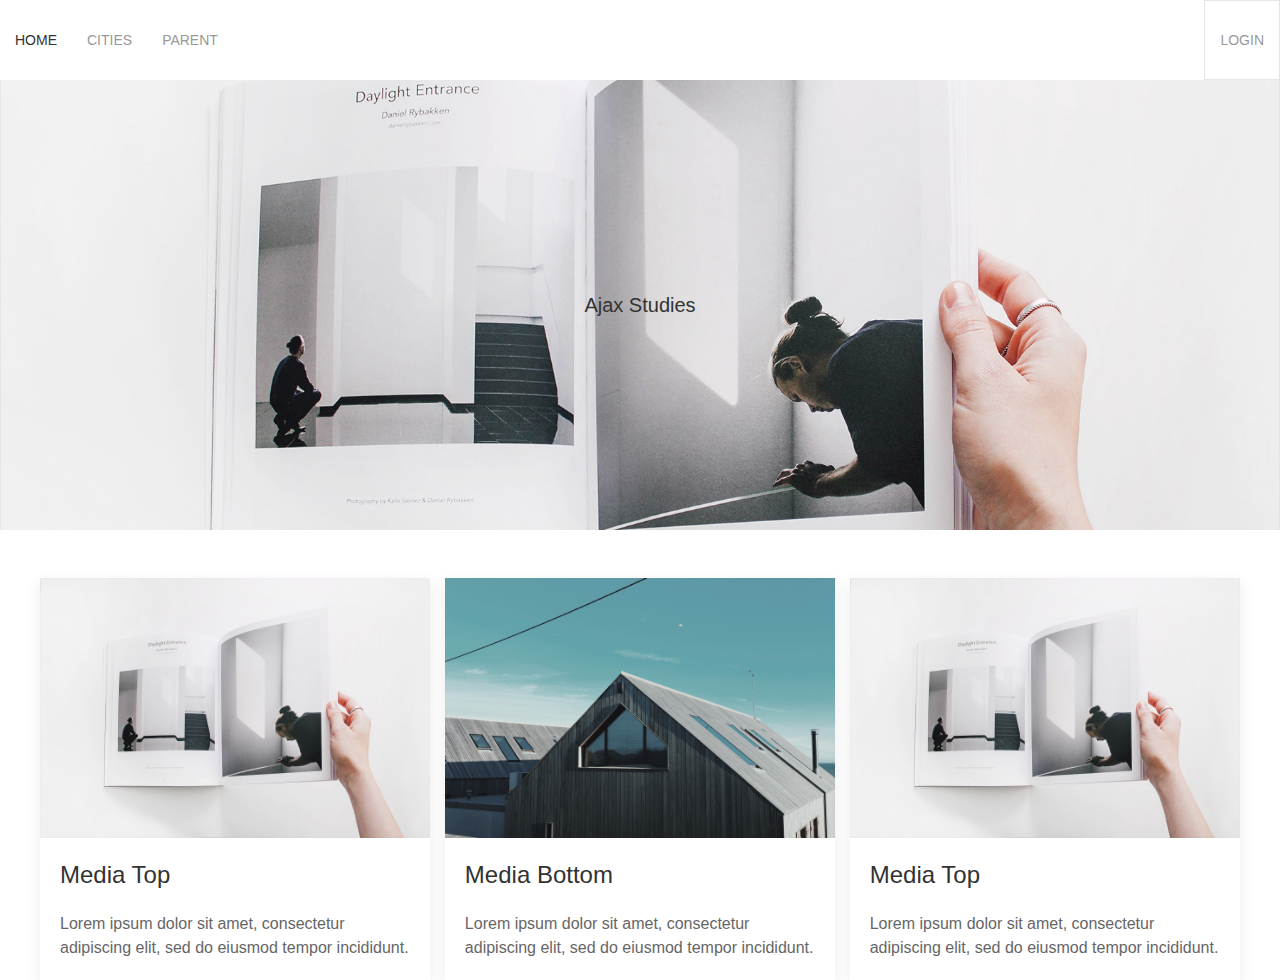
==== target/Ajax-1.0-SNAPSHOT/index.html @ a1d82fb6 "Upload files initial" ====
<!DOCTYPE html>
<html>
    <head>
        <title>Title</title>
        <meta charset="utf-8">
        <meta name="viewport" content="width=device-width, initial-scale=1">
        <link rel="stylesheet" href="Assets/css/uikit.min.css" />
    </head>
    <body>
        <header>
            <nav class="uk-navbar-container uk-navbar-transparent" uk-navbar>
                <div class="uk-navbar-left">
                    <ul class="uk-navbar-nav">
                        <li class="uk-active"><a href="#">Home</a></li>
                        <li><a href="#">Cities</a></li>
                        <li>
                            <a href="#">Parent</a>
                            <div class="uk-navbar-dropdown">
                                <ul class="uk-nav uk-navbar-dropdown-nav">
                                    <li class="uk-active"><a href="#">List Cities</a></li>
                                </ul>
                            </div>
                        </li>

                    </ul>
                </div>

                <div class="uk-navbar-right">
                    <ul class="uk-navbar-nav">
                        <li><a class="uk-button uk-button-default" href="#modal-login" uk-toggle>Login</a></li>
                    </ul>
                </div>
            </nav>
        </header>

        <main>
            <div class="uk-child-width uk-dark" uk-grid>
                <div>
                    <div class="uk-background-cover uk-height-large uk-panel uk-flex uk-flex-center uk-flex-middle" style="background-image: url(Assets/images/light.jpg);">
                        <p id="este" class="uk-h4">Ajax Studies</p>
                    </div>
                </div>
            </div>


            <br> <br>

            <div class="uk-container"> 
                <div class="uk-child-width-1-3@m uk-grid-small uk-grid-match" uk-grid>
                    <div>
                        <div class="uk-card uk-card-small uk-card-hover uk-card-default">
                            <div class="uk-card-media-top">
                                <img src="Assets/images/book.jpg" alt=""/>
                            </div>
                            <div class="uk-card-body">
                                <h3 class="uk-card-title">Media Top</h3>
                                <p>Lorem ipsum dolor sit amet, consectetur adipiscing elit, sed do eiusmod tempor incididunt.</p>
                            </div>
                        </div>
                    </div>
                    <div>
                        <div class="uk-card uk-card-small uk-card-hover uk-card-default">
                            <div class="uk-card-media-bottom">
                                <img src="Assets/images/build.jpg" alt=""/>
                            </div>
                            <div class="uk-card-body">
                                <h3 class="uk-card-title">Media Bottom</h3>
                                <p>Lorem ipsum dolor sit amet, consectetur adipiscing elit, sed do eiusmod tempor incididunt.</p>
                            </div>
                        </div>
                    </div>
                    <div>
                        <div class="uk-card uk-card-small uk-card-hover uk-card-default">
                            <div class="uk-card-media-top">
                                <img src="Assets/images/book.jpg" alt=""/>
                            </div>
                            <div class="uk-card-body">
                                <h3 class="uk-card-title">Media Top</h3>
                                <p>Lorem ipsum dolor sit amet, consectetur adipiscing elit, sed do eiusmod tempor incididunt.</p>
                            </div>
                        </div>
                    </div>
                </div>
            </div>
        </main>

        <!-- MODAL -->
        <div id="modal-login" class="uk-modal-full" uk-modal>
            <div class="uk-modal-dialog">
                <button class="uk-modal-close-full uk-close-large" type="button" uk-close></button>
                <div class="uk-grid-collapse uk-child-width-1-2@s uk-flex-middle" uk-grid>
                    <div class="uk-background-cover" style="background-image: url('Assets/images/build.jpg');" uk-height-viewport></div>
                    <div class="uk-padding-large">

                        <form id="loginform">
                            <fieldset class="uk-fieldset">
                                <legend class="uk-legend">Login</legend>
                                <div class="uk-margin">
                                    <input class="uk-input" name="username" type="text" placeholder="Username">
                                </div>
                                <div class="uk-margin">
                                    <input class="uk-input" name="password" type="password" placeholder="Password">
                                </div>
                                <p uk-margin>
                                    <button class="uk-button uk-button-primary" type="button" onClick="XHRPost();">Login</button>
                                    <button class="uk-button uk-button-default uk-modal-close" type="button">Cancel</button>
                                </p>
                            </fieldset>
                        </form>
                    </div>
                </div>
            </div>
        </div>
        <!-- FIM DO MODAL -->

        <script>
            function XHRPost() {
                var xhttp = null;
                if (window.XMLHttpRequest) {
                    //code for modern browsers
                    xhttp = new XMLHttpRequest();
                } else {
                    // code for old IE browsers
                    xhttp = new ActiveXObject("Microsoft.XMLHTTP");
                }

                var form = document.getElementById("loginform"),
                        formData = null;

                formData = new FormData(form);

                xhttp.onreadystatechange = function () {
                    if (this.readyState == 3) {
                        console.log("Processando");
                    }
                    if (this.readyState == 4 && this.status == 200) {
                        document.getElementById("este").innerHTML = this.responseText;
                        UIkit.modal(document.getElementById("modal-login")).hide();
                    }
                };

                //envia multipart a servlet precisa estar com a anotação.
                xhttp.open("POST", "Servlet", true);
                xhttp.send(formData);
            }
        </script>

        <script src="Assets/js/uikit.min.js"></script>
        <script src="Assets/js/uikit-icons.min.js"></script>
    </body>
</html>
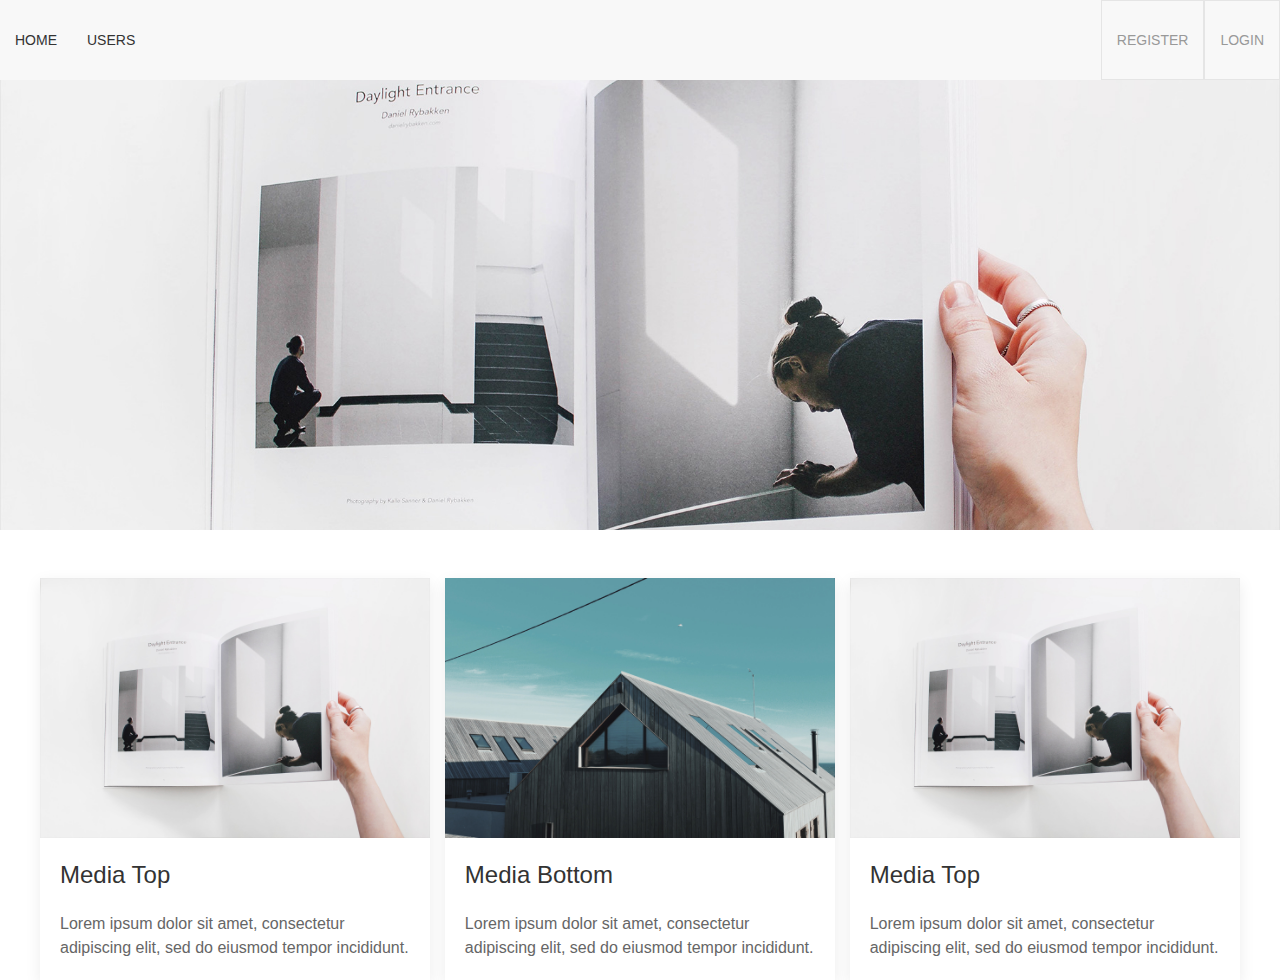
==== commit 7518a4ce: "start crud operations with ajax" ====
--- a/target/Ajax-1.0-SNAPSHOT/index.html
+++ b/target/Ajax-1.0-SNAPSHOT/index.html
@@ -1,31 +1,26 @@
 <!DOCTYPE html>
 <html>
     <head>
-        <title>Title</title>
+        <title>Ajax</title>
         <meta charset="utf-8">
         <meta name="viewport" content="width=device-width, initial-scale=1">
         <link rel="stylesheet" href="Assets/css/uikit.min.css" />
+        <link rel="stylesheet" href="Assets/css/loader.css"/>
     </head>
     <body>
         <header>
-            <nav class="uk-navbar-container uk-navbar-transparent" uk-navbar>
+            <nav class="uk-navbar-container uk-animation-slide-left-small" uk-navbar>
                 <div class="uk-navbar-left">
                     <ul class="uk-navbar-nav">
-                        <li class="uk-active"><a href="#">Home</a></li>
-                        <li><a href="#">Cities</a></li>
-                        <li>
-                            <a href="#">Parent</a>
-                            <div class="uk-navbar-dropdown">
-                                <ul class="uk-nav uk-navbar-dropdown-nav">
-                                    <li class="uk-active"><a href="#">List Cities</a></li>
-                                </ul>
-                            </div>
-                        </li>
-
+                        <li class="uk-active"><a href="index.html">Home</a></li>
+                        <li class="uk-active"><a href="users.html">Users</a></li>
                     </ul>
                 </div>
 
                 <div class="uk-navbar-right">
+                    <ul class="uk-navbar-nav">
+                        <li><a class="uk-button uk-button-default" href="#modal-register" uk-toggle>Register</a></li>
+                    </ul>
                     <ul class="uk-navbar-nav">
                         <li><a class="uk-button uk-button-default" href="#modal-login" uk-toggle>Login</a></li>
                     </ul>
@@ -37,13 +32,16 @@
             <div class="uk-child-width uk-dark" uk-grid>
                 <div>
                     <div class="uk-background-cover uk-height-large uk-panel uk-flex uk-flex-center uk-flex-middle" style="background-image: url(Assets/images/light.jpg);">
-                        <p id="este" class="uk-h4">Ajax Studies</p>
+
+                        <div id="loader" style="display: none;">
+                            <span class="loader"></span>
+                        </div>
                     </div>
+
                 </div>
             </div>
 
-
-            <br> <br>
+            <br><br>
 
             <div class="uk-container"> 
                 <div class="uk-child-width-1-3@m uk-grid-small uk-grid-match" uk-grid>
@@ -84,7 +82,7 @@
             </div>
         </main>
 
-        <!-- MODAL -->
+        <!-- MODAL LOGIN -->
         <div id="modal-login" class="uk-modal-full" uk-modal>
             <div class="uk-modal-dialog">
                 <button class="uk-modal-close-full uk-close-large" type="button" uk-close></button>
@@ -102,7 +100,7 @@
                                     <input class="uk-input" name="password" type="password" placeholder="Password">
                                 </div>
                                 <p uk-margin>
-                                    <button class="uk-button uk-button-primary" type="button" onClick="XHRPost();">Login</button>
+                                    <button class="uk-button uk-button-primary" type="button" onClick="XHRPost('loginform', 'Login');">Login</button>
                                     <button class="uk-button uk-button-default uk-modal-close" type="button">Cancel</button>
                                 </p>
                             </fieldset>
@@ -113,8 +111,38 @@
         </div>
         <!-- FIM DO MODAL -->
 
+        <!-- MODAL REGISTER -->
+        <div id="modal-register" class="uk-modal-full" uk-modal>
+            <div class="uk-modal-dialog">
+                <button class="uk-modal-close-full uk-close-large" type="button" uk-close></button>
+                <div class="uk-grid-collapse uk-child-width-1-2@s uk-flex-middle" uk-grid>
+                    <div class="uk-background-cover" style="background-image: url('Assets/images/build.jpg');" uk-height-viewport></div>
+                    <div class="uk-padding-large">
+
+                        <form id="registerform">
+                            <fieldset class="uk-fieldset">
+                                <legend class="uk-legend">Register</legend>
+                                <div class="uk-margin">
+                                    <input class="uk-input" name="username" type="text" placeholder="Username">
+                                </div>
+                                <div class="uk-margin">
+                                    <input class="uk-input" name="password" type="password" placeholder="Password">
+                                </div>
+                                <p uk-margin>
+                                    <button class="uk-button uk-button-primary" type="button" onClick="XHRPost('registerform', 'Register');">Register</button>
+                                    <button class="uk-button uk-button-default uk-modal-close" type="button">Cancel</button>
+                                </p>
+                            </fieldset>
+                        </form>
+
+                    </div>
+                </div>
+            </div>
+        </div>
+        <!-- FIM DO MODAL -->
+
         <script>
-            function XHRPost() {
+            function XHRPost(form, endpoint) {
                 var xhttp = null;
                 if (window.XMLHttpRequest) {
                     //code for modern browsers
@@ -124,23 +152,33 @@
                     xhttp = new ActiveXObject("Microsoft.XMLHTTP");
                 }
 
-                var form = document.getElementById("loginform"),
+                var form = document.getElementById(form),
                         formData = null;
 
                 formData = new FormData(form);
 
                 xhttp.onreadystatechange = function () {
+                    UIkit.modal(document.getElementById("modal-register")).hide();
+                    UIkit.modal(document.getElementById("modal-login")).hide();
+
                     if (this.readyState == 3) {
-                        console.log("Processando");
+                        document.getElementById("loader").style.display = "block";
                     }
+
                     if (this.readyState == 4 && this.status == 200) {
-                        document.getElementById("este").innerHTML = this.responseText;
-                        UIkit.modal(document.getElementById("modal-login")).hide();
+                        document.getElementById("loader").style.display = "none";
+
+                        UIkit.notification({
+                            message: this.responseText,
+                            status: 'success',
+                            pos: 'top-right',
+                            timeout: 3000
+                        });
                     }
                 };
 
                 //envia multipart a servlet precisa estar com a anotação.
-                xhttp.open("POST", "Servlet", true);
+                xhttp.open("POST", endpoint, true);
                 xhttp.send(formData);
             }
         </script>
--- a/target/Ajax-1.0-SNAPSHOT/Assets/css/loader.css
+++ b/target/Ajax-1.0-SNAPSHOT/Assets/css/loader.css
@@ -0,0 +1,42 @@
+/*
+To change this license header, choose License Headers in Project Properties.
+To change this template file, choose Tools | Templates
+and open the template in the editor.
+*/
+/* 
+    Created on : 17/09/2020, 23:31:07
+    Author     : Diego
+*/
+
+.loader {
+  width: 48px;
+  height: 48px;
+  border-radius: 50%;
+  display: inline-block;
+  border-top: 4px solid #FFF;
+  border-right: 4px solid transparent;
+  box-sizing: border-box;
+  animation: rotation 1s linear infinite;
+}
+.loader::after {
+  content: '';  
+  box-sizing: border-box;
+  position: absolute;
+  left: 0;
+  top: 0;
+  width: 48px;
+  height: 48px;
+  border-radius: 50%;
+  border-left: 4px solid #FF3D00;
+  border-bottom: 4px solid transparent;
+  animation: rotation 0.5s linear infinite reverse;
+}
+@keyframes rotation {
+  0% {
+    transform: rotate(0deg);
+  }
+  100% {
+    transform: rotate(360deg);
+  }
+} 
+
